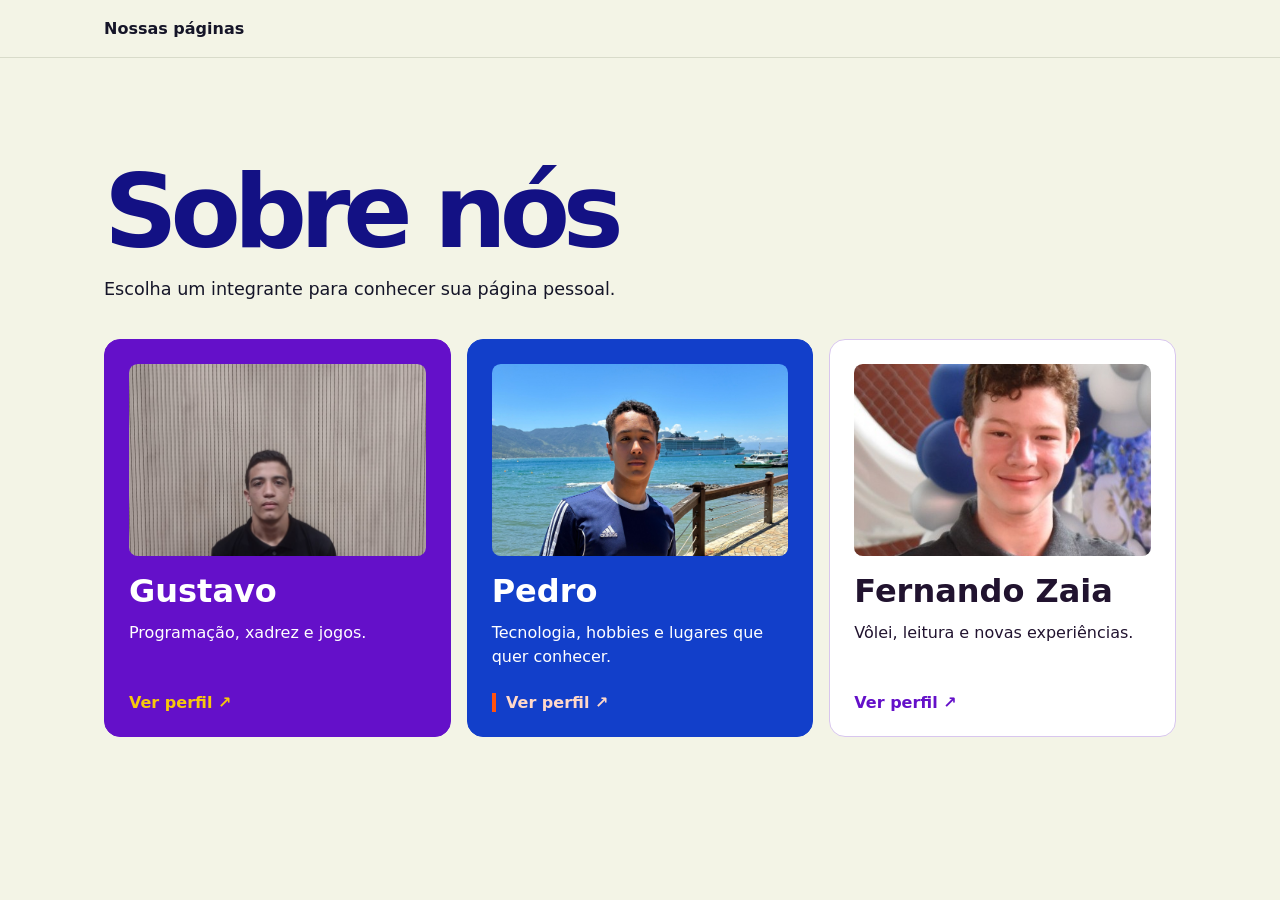
==== index.html @ 18ecadd0 "feat: adiciona página inicial com os perfis da equipe" ====
<!doctype html>
<html lang="pt-BR">
<head>
  <meta charset="utf-8">
  <meta name="viewport" content="width=device-width, initial-scale=1">
  <title>Sobre nós | DS About Us</title>
  <link rel="stylesheet" href="home.css">
</head>
<body>
  <header>
    <p class="container">Nossas páginas</p>
  </header>

  <main class="container">
    <h1>Sobre nós</h1>
    <p>Escolha um integrante para conhecer sua página pessoal.</p>

    <nav aria-label="Páginas dos integrantes">
      <ul class="perfis">
        <li>
          <a class="cartao gustavo" href="pagina-pessoal/index.html">
            <img class="foto-perfil" src="pagina-pessoal/img/foto20.png" alt="">
            <h2>Gustavo</h2>
            <p>Programação, xadrez e jogos.</p>
            <span class="abrir">Ver perfil <span aria-hidden="true">↗</span></span>
          </a>
        </li>

        <li>
          <a class="cartao pedro" href="paginas/landing_pedro/pedro.html">
            <img class="foto-perfil" src="paginas/landing_pedro/assets/praia.png" alt="">
            <h2>Pedro</h2>
            <p>Tecnologia, hobbies e lugares que quer conhecer.</p>
            <span class="abrir">Ver perfil <span aria-hidden="true">↗</span></span>
          </a>
        </li>

        <li>
          <a class="cartao zaia" href="paginas/landing_zaia/index.html">
            <img class="foto-perfil" src="paginas/landing_zaia/assets/Fernando_Neto_Zaia.jpg" alt="">
            <h2>Fernando Zaia</h2>
            <p>Vôlei, leitura e novas experiências.</p>
            <span class="abrir">Ver perfil <span aria-hidden="true">↗</span></span>
          </a>
        </li>
      </ul>
    </nav>
  </main>
</body>
</html>
---- home.css ----
* { box-sizing: border-box; }
body {
  margin: 0;
  background: #f3f4e6;
  color: #151528;
  font-family: system-ui, sans-serif;
}
.container { width: min(100% - 2rem, 67rem); margin-inline: auto; }
header { border-bottom: 1px solid #d8dbca; }
header p { margin: 0; padding-block: 1.2rem; font-weight: 750; }
main { padding-block: clamp(3rem, 8vw, 7rem); }
h1 {
  margin: 0;
  color: #131184;
  font-size: clamp(3rem, 8vw, 6.5rem);
  letter-spacing: -.07em;
  line-height: 1;
}
main > p { margin: 1rem 0 2.5rem; font-size: 1.1rem; }
.perfis {
  display: grid;
  grid-template-columns: repeat(auto-fit, minmax(min(100%, 17rem), 1fr));
  gap: 1rem;
  padding: 0;
  margin: 0;
  list-style: none;
}
.cartao {
  display: flex;
  flex-direction: column;
  min-height: 15rem;
  height: 100%;
  padding: 1.5rem;
  border: 1px solid var(--borda);
  border-radius: 1rem;
  background: var(--fundo);
  color: var(--texto);
  text-decoration: none;
  transition: box-shadow .2s, transform .2s;
}
.cartao:hover { transform: translateY(-3px); box-shadow: 0 8px 18px #15152822; }
.cartao:focus-visible { outline: 3px solid #131184; outline-offset: 4px; }
.foto-perfil {
  display: block;
  width: 100%;
  height: 12rem;
  object-fit: cover;
  object-position: center 35%;
  border-radius: .55rem;
  margin-bottom: 1rem;
}
.cartao h2 { margin: 0; font-size: 2rem; }
.cartao p { margin: .7rem 0 1.5rem; line-height: 1.5; }
.abrir { margin-top: auto; font-weight: 750; color: var(--destaque); }
.gustavo { --fundo: #6410c9; --texto: #fff; --destaque: #f7c80b; --borda: #6410c9; }
.pedro { --fundo: #123fca; --texto: #fff; --destaque: #ffd8c9; --borda: #123fca; }
.pedro .abrir { border-left: 4px solid #ff520e; padding-left: .65rem; }
.zaia { --fundo: #fff; --texto: #21132f; --destaque: #6410c9; --borda: #d8c6ee; }
@media (prefers-reduced-motion: reduce) {
  .cartao { transition: none; }
  .cartao:hover { transform: none; }
}
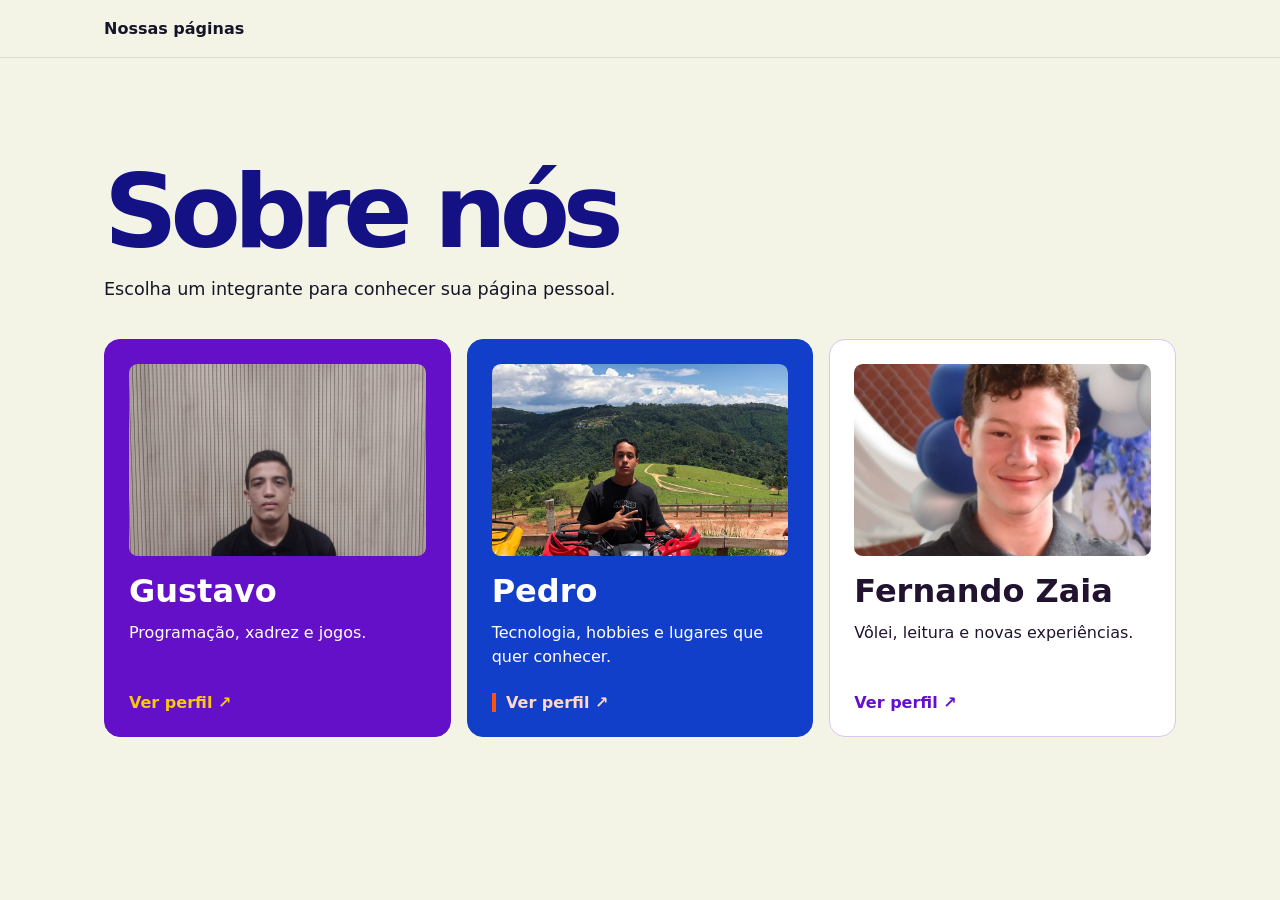
==== commit 443983a2: "feat: atualiza as fotos dos integrantes na home" ====
--- a/index.html
+++ b/index.html
@@ -28,7 +28,7 @@
 
         <li>
           <a class="cartao pedro" href="paginas/landing_pedro/pedro.html">
-            <img class="foto-perfil" src="paginas/landing_pedro/assets/praia.png" alt="">
+            <img class="foto-perfil" src="pagina-pessoal/img/PH.jpg" alt="">
             <h2>Pedro</h2>
             <p>Tecnologia, hobbies e lugares que quer conhecer.</p>
             <span class="abrir">Ver perfil <span aria-hidden="true">↗</span></span>
@@ -37,7 +37,7 @@
 
         <li>
           <a class="cartao zaia" href="paginas/landing_zaia/index.html">
-            <img class="foto-perfil" src="paginas/landing_zaia/assets/Fernando_Neto_Zaia.jpg" alt="">
+            <img class="foto-perfil" src="pagina-pessoal/img/Zaia.jpg" alt="">
             <h2>Fernando Zaia</h2>
             <p>Vôlei, leitura e novas experiências.</p>
             <span class="abrir">Ver perfil <span aria-hidden="true">↗</span></span>
